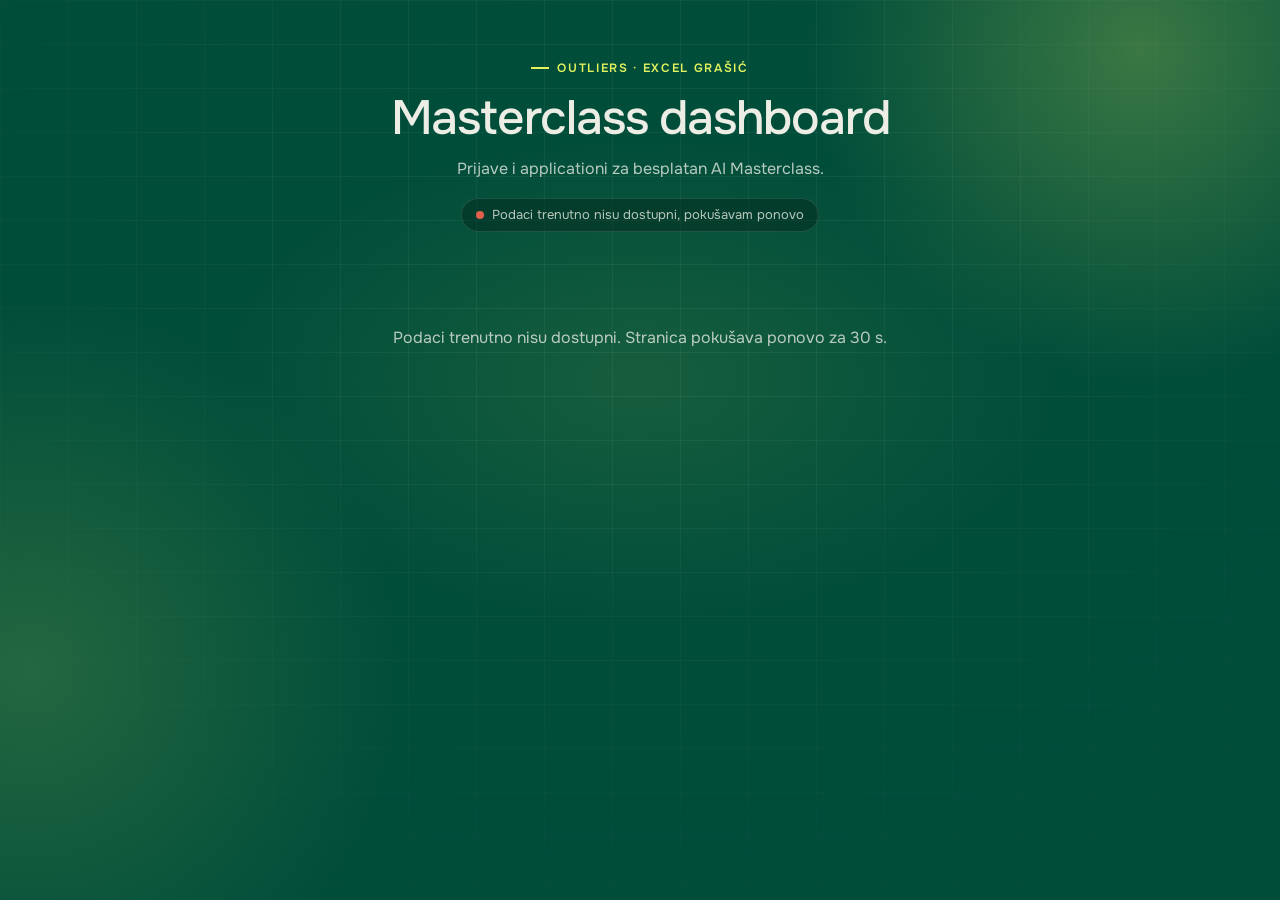
==== dashboard/index.html @ d7d8ba35 "Dashboard: remove utm_campaign card Co-Authored-By: Claude Opus 5.5 <noreply@anthropic.com>" ====
<!doctype html>
<html lang="sr">
<head>
<meta charset="utf-8">
<meta name="viewport" content="width=device-width, initial-scale=1">
<meta name="robots" content="noindex, nofollow">
<title>Masterclass dashboard · Outliers (Excel Grašić)</title>
<link rel="icon" type="image/png" href="https://excel-grasic-referral.vercel.app/dashboard/favicon.png">
<link rel="preconnect" href="https://fonts.googleapis.com"><link rel="preconnect" href="https://fonts.gstatic.com" crossorigin>
<link rel="stylesheet" href="https://fonts.googleapis.com/css2?family=Onest:wght@400;500;600;700;800&display=swap">
<!-- Masterclass dashboard: optini, odakle su dosli, applicationi.
     Podatke daje Apps Script u Google Sheetu "Excel Grašić | Masterclass"
     (kod je u dashboard/apps-script.gs). Stranica dobija SAMO zbirne brojke,
     nikad imena, mejlove ni telefone. Osvezava se sama na 30 sekundi.
     ?osoba=aleksandar (marijana, sanja, janko, vlada) -> red "Ćao, Aleksandre!".
     Bez parametra tog reda nema. -->
<style>
  /* Isti izgled kao referral dashboard (excel-grasic-referral.vercel.app):
     mrezica u pozadini, sjaj, staklene kartice, limeta naslovi */
  :root {
    --bg: #004d3a; --deep: #001812; --border: rgba(236,237,229,.13); --muted: #8eada1;
    --text: #ecede5; --text-dim: rgba(236,237,229,.78); --accent: #e1f25e; --accent-text: #004d3a;
    --leaf: #75a34d;
    --font: 'Onest', system-ui, -apple-system, 'Segoe UI', sans-serif;
  }
  * { box-sizing: border-box; margin: 0; padding: 0; }
  html, body { background: var(--bg); color: var(--text); font-family: var(--font); font-size: 16px; line-height: 1.55;
    -webkit-font-smoothing: antialiased; min-height: 100vh; overflow-x: clip; }
  body { position: relative; }

  /* mrezica + sjaj */
  .fx { position: absolute; inset: 0; pointer-events: none; overflow: hidden; z-index: 0; }
  .fx .grid { position: absolute; left: 0; right: 0; top: 0; height: 1300px;
    background-image: linear-gradient(rgba(236,237,229,.06) 1px, transparent 1px), linear-gradient(90deg, rgba(236,237,229,.06) 1px, transparent 1px);
    background-size: 68px 44px;
    -webkit-mask-image: radial-gradient(ellipse 90% 75% at 50% 18%, #000 20%, transparent 78%);
            mask-image: radial-gradient(ellipse 90% 75% at 50% 18%, #000 20%, transparent 78%); }
  .fx .g { position: absolute; border-radius: 50%; }
  .fx .g1 { width: 760px; height: 760px; right: -240px; top: -330px; background: radial-gradient(circle, rgba(225,242,94,.26), transparent 62%); }
  .fx .g2 { width: 820px; height: 820px; left: -380px; top: 260px; background: radial-gradient(circle, rgba(117,163,77,.30), transparent 64%); }
  .fx .g3 { width: 900px; height: 520px; left: 50%; top: 120px; transform: translateX(-50%); border-radius: 50%;
    background: radial-gradient(ellipse, rgba(225,242,94,.10), transparent 66%); }
  .fx .g4 { width: 700px; height: 700px; right: -260px; top: 1150px; background: radial-gradient(circle, rgba(225,242,94,.12), transparent 62%); }

  main { position: relative; z-index: 1; max-width: 1080px; margin: 0 auto; padding: 52px 16px 80px; }

  .masthead { text-align: center; margin-bottom: 34px; }
  .brand { display: inline-flex; align-items: center; gap: 8px; font-size: 12px; letter-spacing: .14em; text-transform: uppercase;
    color: var(--accent); font-weight: 600; margin-bottom: 16px; }
  .brand::before { content: ""; width: 18px; height: 2px; background: var(--accent); }
  .hello { font-size: clamp(20px, 3vw, 24px); font-weight: 600; color: var(--accent); margin-bottom: 6px; letter-spacing: -.01em; }
  .masthead h1 { font-weight: 500; font-size: clamp(34px, 6vw, 48px); letter-spacing: -.025em; line-height: 1.08; }
  .masthead p { margin-top: 12px; color: var(--text-dim); }
  .live { display: inline-flex; align-items: center; gap: 8px; margin-top: 16px; font-size: 13px; color: var(--text-dim);
    padding: 6px 14px; border: 1px solid var(--border); border-radius: 999px; background: rgba(0,24,18,.35); }
  .live i { width: 8px; height: 8px; border-radius: 50%; background: var(--accent); box-shadow: 0 0 0 0 rgba(225,242,94,.6); animation: puls 2s infinite; }
  .live.greska i { background: #e0604b; animation: none; }
  @keyframes puls { 70% { box-shadow: 0 0 0 8px rgba(225,242,94,0); } 100% { box-shadow: 0 0 0 0 rgba(225,242,94,0); } }

  .card { background: rgba(0,24,18,.42); border: 1px solid var(--border); border-radius: 18px; padding: 26px;
    box-shadow: 0 20px 48px rgba(0,16,12,.26); min-width: 0; -webkit-backdrop-filter: blur(6px); backdrop-filter: blur(6px); }
  .label { font-size: 11px; font-weight: 700; letter-spacing: .14em; text-transform: uppercase; color: var(--accent); margin-bottom: 14px; }
  .caption { margin-top: 10px; color: var(--text-dim); font-size: 14px; }
  .caption b { color: var(--accent); font-weight: 700; }

  /* glavni cilj: 15.000 optina */
  .goal-card { position: relative; overflow: hidden; padding: 30px; border-color: rgba(225,242,94,.28);
    box-shadow: 0 0 0 1px rgba(225,242,94,.06), 0 24px 60px rgba(0,16,12,.32), 0 0 80px rgba(225,242,94,.08); }
  .goal-card::before { content: ""; position: absolute; width: 420px; height: 420px; right: -140px; top: -200px; border-radius: 50%;
    background: radial-gradient(circle, rgba(225,242,94,.16), transparent 64%); pointer-events: none; }
  .goal-top { position: relative; display: flex; justify-content: space-between; align-items: flex-end; gap: 16px; flex-wrap: wrap; }
  .big { font-weight: 600; font-size: clamp(64px, 10vw, 104px); line-height: .9; letter-spacing: -.03em; font-variant-numeric: tabular-nums; }
  .big .of { color: rgba(236,237,229,.28); font-size: .5em; letter-spacing: -.01em; }
  .pct { text-align: right; color: var(--text-dim); font-size: 13px; }
  .pct b { display: block; color: var(--accent); font-size: clamp(32px, 4.4vw, 44px); font-weight: 600; line-height: 1; margin-bottom: 6px;
    font-variant-numeric: tabular-nums; text-shadow: 0 0 24px rgba(225,242,94,.35); }
  .level { display: inline-flex; align-items: center; gap: 8px; margin-top: 4px; font-size: 12px; font-weight: 700; letter-spacing: .1em;
    text-transform: uppercase; color: var(--accent-text); background: var(--accent); padding: 5px 11px; border-radius: 999px;
    box-shadow: 0 0 0 4px rgba(225,242,94,.14); }

  .tl { position: relative; height: 22px; margin: 40px 19px 14px; background: rgba(0,16,12,.6); border: 1px solid rgba(236,237,229,.1); border-radius: 11px; }
  .tl > i { position: absolute; left: 0; top: 0; bottom: 0; width: 0; min-width: 20px; border-radius: 11px;
    background: linear-gradient(90deg, #004d3a 0%, #75a34d 55%, #e1f25e 100%);
    box-shadow: 0 0 18px rgba(225,242,94,.45); transition: width 1.6s cubic-bezier(.25,.46,.45,.94); }
  .tl > i::after { content: ""; position: absolute; right: 2px; top: 50%; width: 14px; height: 14px; margin-top: -7px; border-radius: 50%;
    background: #f2ff8c; box-shadow: 0 0 0 4px rgba(225,242,94,.25), 0 0 22px 6px rgba(225,242,94,.55); animation: tip 2.2s ease-in-out infinite; }
  @keyframes tip { 50% { box-shadow: 0 0 0 7px rgba(225,242,94,.12), 0 0 30px 10px rgba(225,242,94,.4); } }
  .stop { position: absolute; top: 50%; width: 40px; height: 40px; margin: -20px 0 0 -20px; border-radius: 50%;
    display: flex; align-items: center; justify-content: center; font-size: 12px; font-weight: 800; letter-spacing: -.02em;
    background: #00372a; border: 2px solid rgba(236,237,229,.28); color: rgba(236,237,229,.75); box-shadow: 0 6px 16px rgba(0,16,12,.35);
    transition: background .3s, color .3s, box-shadow .3s; }
  .stop.on { background: var(--accent); border-color: var(--accent); color: var(--accent-text); box-shadow: 0 0 0 6px rgba(225,242,94,.18), 0 0 24px rgba(225,242,94,.35); }
  .stop.next { border-color: rgba(225,242,94,.7); color: var(--accent); animation: sledeci 2.4s ease-in-out infinite; }
  @keyframes sledeci { 50% { box-shadow: 0 0 0 7px rgba(225,242,94,.12), 0 6px 16px rgba(0,16,12,.35); } }
  .stop.goal { width: 46px; height: 46px; margin: -23px 0 0 -23px; font-size: 13px; }

  .goal-card .caption { margin-top: 26px; position: relative; }
  .mini { position: relative; display: grid; grid-template-columns: repeat(3, minmax(0, 1fr)); gap: 12px; margin-top: 26px; }
  .mini > div { background: rgba(0,16,12,.45); border: 1px solid rgba(236,237,229,.1); border-radius: 14px; padding: 14px 16px; min-width: 0; }
  .mini span { display: block; font-size: 12px; color: var(--text-dim); }
  .mini b { display: block; font-size: 24px; font-weight: 600; margin-top: 2px; font-variant-numeric: tabular-nums; }
  .mini b.lime { color: var(--accent); }

  .kpis { display: grid; grid-template-columns: repeat(3, minmax(0, 1fr)); gap: 16px; margin-top: 16px; }
  .count { font-weight: 600; font-size: clamp(48px, 6.5vw, 68px); line-height: .95; letter-spacing: -.02em; font-variant-numeric: tabular-nums; }
  .count small { font-size: .45em; font-weight: 600; color: var(--text-dim); margin-left: 2px; }

  .grid2 { display: grid; grid-template-columns: repeat(2, minmax(0, 1fr)); gap: 16px; margin-top: 16px; }
  .wide { margin-top: 16px; }

  /* grafikon po danima */
  .legend { display: flex; gap: 18px; font-size: 13px; color: var(--text-dim); margin: -4px 0 14px; flex-wrap: wrap; }
  .legend span { display: inline-flex; align-items: center; gap: 7px; }
  .legend i { width: 10px; height: 10px; border-radius: 3px; display: inline-block; }
  .chart { position: relative; height: 220px; display: grid; grid-auto-flow: column; grid-auto-columns: 1fr; gap: 4px;
    align-items: end; border-bottom: 1px solid var(--border); padding-top: 8px; }
  .col { position: relative; height: 100%; display: flex; align-items: flex-end; justify-content: center; gap: 2px; min-width: 0; }
  .col b { display: block; width: 46%; max-width: 16px; border-radius: 4px 4px 0 0; min-height: 0; transition: height .6s cubic-bezier(.2,.8,.2,1); }
  .col b.o { background: linear-gradient(180deg, #f2ff8c, #e1f25e 40%, #cde14c); box-shadow: 0 0 14px rgba(225,242,94,.3); }
  .col b.a { background: var(--leaf); }
  .col:hover::after { content: attr(data-tip); position: absolute; bottom: calc(100% + 6px); left: 50%; transform: translateX(-50%);
    background: var(--deep); border: 1px solid var(--border); color: var(--text); font-size: 12px; padding: 6px 9px; border-radius: 8px;
    white-space: pre; z-index: 2; pointer-events: none; }
  .xaxis { display: grid; grid-auto-flow: column; grid-auto-columns: 1fr; gap: 4px; margin-top: 6px; font-size: 11px; color: var(--muted);
    text-align: center; font-variant-numeric: tabular-nums; }

  .xaxis.gusto span:nth-child(even) { visibility: hidden; }
  /* liste sa trakama */
  ul { list-style: none; }
  .rows li { padding: 11px 0; border-bottom: 1px solid rgba(236,237,229,.12); }
  .rows li:last-child { border-bottom: 0; padding-bottom: 0; }
  .rows li:first-child { padding-top: 0; }
  .rowtop { display: flex; justify-content: space-between; gap: 12px; font-size: 15px; }
  .rowtop .n { font-weight: 600; overflow: hidden; text-overflow: ellipsis; white-space: nowrap; min-width: 0; }
  .rowtop .n .r { display: inline-block; width: 22px; color: var(--muted); font-weight: 700; }
  .rows li:first-child .rowtop .n .r { color: var(--accent); }
  .rowtop .v { font-weight: 700; font-variant-numeric: tabular-nums; white-space: nowrap; }
  .rowtop .v em { font-style: normal; color: var(--muted); font-weight: 500; margin-left: 6px; }
  .track { margin-top: 8px; height: 8px; background: rgba(0,16,12,.55); border: 1px solid rgba(236,237,229,.1); border-radius: 999px; overflow: hidden; }
  .track i { display: block; height: 100%; width: 0; border-radius: 999px; background: linear-gradient(90deg, #75a34d, #e1f25e);
    transition: width .8s cubic-bezier(.2,.8,.2,1); }
  .empty { color: var(--text-dim); font-size: 14px; }
  .foot { margin-top: 22px; color: var(--muted); font-size: 13px; text-align: center; }

  .tiho * { transition: none !important; }
  .msg { padding: 60px 0; text-align: center; color: var(--text-dim); }

  .toast { position: fixed; bottom: 24px; left: 50%; transform: translateX(-50%) translateY(20px); z-index: 5;
    background: linear-gradient(145deg, #f2ff8c 0%, #e1f25e 44%, #cde14c 100%); color: var(--accent-text);
    padding: 12px 22px; border-radius: 999px; font-weight: 700; font-size: 15px;
    box-shadow: 0 4px 0 0 #a7bd3d, 0 16px 30px rgba(0,16,12,.4), 0 0 40px rgba(225,242,94,.35);
    opacity: 0; pointer-events: none; transition: opacity .25s, transform .25s; }
  .toast.show { opacity: 1; transform: translateX(-50%) translateY(0); }

  @media (max-width: 820px) {
    .kpis { grid-template-columns: 1fr; }
    .grid2 { grid-template-columns: 1fr; }
    .chart { height: 180px; gap: 2px; }
    .xaxis { gap: 2px; }
    .xaxis.gusto span:nth-child(even) { visibility: visible; }
    .xaxis.gusto span:nth-child(3n+2), .xaxis.gusto span:nth-child(3n) { visibility: hidden; }
  }
  @media (max-width: 560px) {
    .goal-card { padding: 22px; } .card { padding: 22px; }
    .goal-top { flex-direction: column; align-items: flex-start; }
    .pct { text-align: left; }
    .tl { margin: 36px 17px 12px; height: 18px; }
    .stop { width: 34px; height: 34px; margin: -17px 0 0 -17px; font-size: 10.5px; }
    .stop.goal { width: 38px; height: 38px; margin: -19px 0 0 -19px; font-size: 11px; }
    .mini { grid-template-columns: 1fr; gap: 8px; }
    .mini > div { display: flex; justify-content: space-between; align-items: baseline; gap: 12px; }
    .mini b { margin-top: 0; font-size: 20px; }
  }
  @media (prefers-reduced-motion: reduce) {
    .live i, .tl > i::after, .stop.next { animation: none; }
    .col b, .track i, .tl > i { transition: none; }
  }
</style>
</head>
<body>
<div class="fx" aria-hidden="true"><div class="grid"></div><div class="g g1"></div><div class="g g2"></div><div class="g g3"></div><div class="g g4"></div></div>
<main>
  <div class="masthead">
    <div class="brand">Outliers · Excel Grašić</div>
    <p class="hello" id="hello" hidden></p>
    <h1>Masterclass dashboard</h1>
    <p>Prijave i applicationi za besplatan AI Masterclass.</p>
    <div class="live" id="live"><i></i><span id="live-txt">Učitavanje…</span></div>
  </div>

  <div id="app"><div class="msg">Učitavanje podataka…</div></div>
</main>
<div class="toast" id="toast" role="status" aria-live="polite"></div>

<script>
(function(){
  /* Adresa Apps Script web appa (Deploy > Web app URL). */
  var API = "https://script.google.com/macros/s/AKfycbyF89GqaJCQ7LuF4fc5crirNhg8TsVNZ75Vjh9q2aXoyotjqMF7dKcAtJxuvAJIjD1q/exec";
  var OSVEZI_SEKUNDI = 30;

  /* KPI: 15.000 optina. Stanice na traci su usputni ciljevi. */
  var CILJ = 15000;
  var STANICE = [2500, 5000, 7500, 10000, 12500, 15000];

  /* Pozdrav po parametru ?osoba= (vec u vokativu). Bez parametra nema reda. */
  var OSOBE = { aleksandar: 'Aleksandre', marijana: 'Marijana', sanja: 'Sanja', janko: 'Janko', vlada: 'Vlado' };

  var app = document.getElementById('app'), live = document.getElementById('live'), liveTxt = document.getElementById('live-txt');
  var toast = document.getElementById('toast');
  var poslednje = null, podaci = null, prviPut = true;

  (function pozdrav(){
    var p = new URLSearchParams(location.search).get('osoba');
    var k = String(p || '').trim().toLocaleLowerCase('sr-RS');
    var el = document.getElementById('hello');
    if (!k || !OSOBE[k]) { el.remove(); return; }
    el.textContent = 'Ćao, ' + OSOBE[k] + '!';
    el.hidden = false;
  })();

  function esc(s){ return String(s == null ? '' : s).replace(/[&<>"']/g, function(c){ return {'&':'&amp;','<':'&lt;','>':'&gt;','"':'&quot;',"'":'&#39;'}[c]; }); }
  function br(n){ return Number(n || 0).toLocaleString('sr-RS'); }
  function kk(n){ return n >= 1000 ? String(n / 1000).replace('.', ',') + 'k' : String(n); }
  function pl(n, one, few, many){ var m10 = n % 10, m100 = n % 100;
    if (m10 === 1 && m100 !== 11) return one; if (m10 >= 2 && m10 <= 4 && (m100 < 12 || m100 > 14)) return few; return many; }

  /* lepsi nazivi izvora */
  var NAZIVI = { 'direktno': 'Direktno (bez izvora)', 'referral': 'Referral (preporuka)', 'fb': 'Facebook', 'facebook': 'Facebook',
    'ig': 'Instagram', 'instagram': 'Instagram', 'meta': 'Meta oglasi', 'email': 'Mejl', 'ac': 'Mejl (ActiveCampaign)',
    'activecampaign': 'Mejl (ActiveCampaign)', 'google': 'Google', 'linkedin': 'LinkedIn', 'youtube': 'YouTube', 'tiktok': 'TikTok' };
  function naziv(k){ return NAZIVI[String(k).toLowerCase()] || (String(k).charAt(0).toUpperCase() + String(k).slice(1)); }

  function lista(items, ukupno, mapiraj){
    if (!items || !items.length) return '<p class="empty">Još nema podataka.</p>';
    var max = items[0].broj || 1;
    return '<ul class="rows">' + items.map(function(it, i){
      var pct = ukupno ? Math.round(it.broj / ukupno * 100) : 0;
      return '<li><div class="rowtop"><span class="n"><span class="r">' + (i + 1) + '</span>' + esc(mapiraj ? mapiraj(it.naziv) : it.naziv) + '</span>' +
        '<span class="v">' + br(it.broj) + '<em>' + pct + '%</em></span></div>' +
        '<div class="track"><i data-w="' + Math.max(2, Math.round(it.broj / max * 100)) + '"></i></div></li>';
    }).join('') + '</ul>';
  }

  function dan(iso){ var p = iso.split('-'); return +p[2] + '.' + +p[1] + '.'; }

  function grafikon(dani){
    var max = 1;
    dani.forEach(function(d){ max = Math.max(max, d.optini, d.aplikacije); });
    var kol = dani.map(function(d){
      var tip = dan(d.dan) + '\nOptini: ' + d.optini + '\nApplicationi: ' + d.aplikacije;
      return '<div class="col" data-tip="' + esc(tip) + '"><b class="o" data-h="' + (d.optini / max * 100) + '"></b>' +
             '<b class="a" data-h="' + (d.aplikacije / max * 100) + '"></b></div>';
    }).join('');
    var x = dani.map(function(d){ return '<span>' + dan(d.dan) + '</span>'; }).join('');
    return '<div class="chart">' + kol + '</div><div class="xaxis' + (dani.length > 8 ? ' gusto' : '') + '">' + x + '</div>';
  }

  /* Tempo: prosek po danu od prvog dana sa optinima (ranije nule ne kvare prosek) */
  function tempo(dani){
    var i = 0; while (i < dani.length && !dani[i].optini) i++;
    var aktivni = dani.slice(i);
    if (!aktivni.length) return 0;
    var zbir = aktivni.reduce(function(s, d){ return s + d.optini; }, 0);
    return zbir / aktivni.length;
  }
  function rekord(dani){
    var best = null;
    dani.forEach(function(d){ if (d.optini && (!best || d.optini > best.optini)) best = d; });
    return best;
  }

  function ciljKartica(d){
    var n = d.optini, pct = Math.min(100, n / CILJ * 100);
    var dostignuto = STANICE.filter(function(s){ return n >= s; }).length;
    var sledeca = STANICE.filter(function(s){ return n < s; })[0];
    var avg = tempo(d.poDanu);
    var ostalo = Math.max(0, CILJ - n);
    var dana = avg > 0 ? Math.ceil(ostalo / avg) : null;
    var pctTxt = (pct < 10 ? pct.toFixed(1) : Math.round(pct)).toString().replace('.', ',') + '%';
    var stanice = STANICE.map(function(s){
      var cls = 'stop' + (n >= s ? ' on' : '') + (s === sledeca ? ' next' : '') + (s === CILJ ? ' goal' : '');
      return '<span class="' + cls + '" style="left:' + (s / CILJ * 100) + '%" title="' + br(s) + ' optina">' + kk(s) + '</span>';
    }).join('');
    return '<div class="card goal-card">' +
      '<div class="label">Cilj: ' + br(CILJ) + ' optina</div>' +
      '<div class="goal-top">' +
        '<div><div class="big"><span data-n="' + n + '">' + br(n) + '</span><span class="of"> / ' + br(CILJ) + '</span></div>' +
          '<span class="level">Nivo ' + dostignuto + ' od ' + STANICE.length + '</span></div>' +
        '<div class="pct"><b>' + pctTxt + '</b>pređeno do cilja</div>' +
      '</div>' +
      '<div class="tl"><i id="tl-fill" data-w="' + pct + '"></i>' + stanice + '</div>' +
      '<p class="caption">' + (ostalo
        ? 'Još <b>' + br(ostalo) + '</b> do cilja.' + (sledeca && sledeca !== CILJ ? ' Sledeća stanica: <b>' + br(sledeca) + '</b> (još ' + br(sledeca - n) + ').' : '')
        : '<b>Cilj je dostignut!</b>') + '</p>' +
      '<div class="mini">' +
        '<div><span>Danas</span><b class="lime">+' + br(d.danas.optini) + '</b></div>' +
        '<div><span>Prosek po danu</span><b>' + br(Math.round(avg)) + '</b></div>' +
        '<div><span>Ovim tempom cilj za</span><b>' + (ostalo ? (dana ? '~' + br(dana) + ' ' + pl(dana, 'dan', 'dana', 'dana') : '-') : 'gotovo') + '</b></div>' +
      '</div>' +
    '</div>';
  }

  /* Grafikon krece od prvog dana sa podacima (najmanje 7 dana), bez praznih nedelja pre starta */
  function odStarta(dani){
    var i = 0; while (i < dani.length && !dani[i].optini && !dani[i].aplikacije) i++;
    return dani.slice(Math.min(i, Math.max(0, dani.length - 7)));
  }

  function render(d){
    var rek = rekord(d.poDanu), dani = odStarta(d.poDanu);
    app.innerHTML =
      ciljKartica(d) +
      '<div class="kpis">' +
        '<div class="card"><div class="label">Applicationi</div><div class="count"><span data-n="' + d.aplikacije + '">' + br(d.aplikacije) + '</span></div>' +
          '<p class="caption">Danas <b>+' + br(d.danas.aplikacije) + '</b> · juče ' + br(d.juce.aplikacije) + '</p></div>' +
        '<div class="card"><div class="label">Popunilo anketu</div><div class="count">' + String(d.stopaAplikacija).replace('.', ',') + '<small>%</small></div>' +
          '<p class="caption">optina je popunilo application</p></div>' +
        '<div class="card"><div class="label">Rekordan dan</div><div class="count">' + (rek ? br(rek.optini) : '0') + '</div>' +
          '<p class="caption">' + (rek ? 'optina, <b>' + dan(rek.dan) + '</b>' : 'još nema optina') + '</p></div>' +
      '</div>' +
      '<div class="card wide"><div class="label">Po danima</div>' +
        '<div class="legend"><span><i style="background:var(--accent)"></i>Optini</span><span><i style="background:var(--leaf)"></i>Applicationi</span></div>' +
        grafikon(dani) + '</div>' +
      '<div class="grid2">' +
        '<div class="card"><div class="label">Odakle dolaze</div>' + lista(d.izvori, d.optini, naziv) + '</div>' +
        '<div class="card"><div class="label">Tačan izvor (specific source)</div>' + lista(d.specificni, d.optini) + '</div>' +
        '<div class="card"><div class="label">Termin</div>' + lista(d.termini, d.optini) + '</div>' +
        '<div class="card"><div class="label">Država</div>' + lista(d.drzave, d.optini) + '</div>' +
      '</div>' +
      '<p class="foot">Jedna osoba se broji jednom, i kad se prijavi više puta (' + br(d.prijava) + ' prijava ukupno). ' +
        'Test prijave tima se ne broje.</p>';
    requestAnimationFrame(function(){ requestAnimationFrame(function(){
      app.querySelectorAll('[data-w]').forEach(function(el){ el.style.width = el.getAttribute('data-w') + '%'; });
      app.querySelectorAll('[data-h]').forEach(function(el){ el.style.height = el.getAttribute('data-h') + '%'; });
    }); });
    if (prviPut) {
      prviPut = false;
      app.querySelectorAll('[data-n]').forEach(brojanje);
      setTimeout(function(){ app.classList.add('tiho'); }, 2000); /* posle prvog ulaza osvezavanje bez ponovne animacije */
    }
  }

  /* Brojevi se izbroje od nule kad se stranica otvori */
  function brojanje(el){
    var cilj = Number(el.getAttribute('data-n')) || 0;
    if (!cilj || window.matchMedia('(prefers-reduced-motion: reduce)').matches) return;
    var t0 = null, trajanje = 1200;
    function korak(t){
      if (!t0) t0 = t;
      var p = Math.min(1, (t - t0) / trajanje), e = 1 - Math.pow(1 - p, 3);
      el.textContent = br(Math.round(cilj * e));
      if (p < 1) requestAnimationFrame(korak);
    }
    requestAnimationFrame(korak);
  }

  function obavesti(razlika){
    toast.textContent = '+' + br(razlika) + ' ' + pl(razlika, 'novi optin', 'nova optina', 'novih optina');
    toast.classList.add('show');
    clearTimeout(obavesti.t); obavesti.t = setTimeout(function(){ toast.classList.remove('show'); }, 3500);
  }

  function vreme(){
    if (!poslednje) return;
    var s = Math.round((Date.now() - poslednje) / 1000);
    liveTxt.textContent = s < 5 ? 'Uživo · ažurirano upravo sada' : 'Uživo · ažurirano pre ' + (s < 60 ? s + ' s' : Math.round(s / 60) + ' min');
  }

  function ucitaj(){
    if (!API) { app.innerHTML = '<div class="msg">Izvor podataka još nije povezan.</div>'; liveTxt.textContent = 'Nije povezano'; return; }
    fetch(API + (API.indexOf('?') > -1 ? '&' : '?') + 't=' + Date.now())
      .then(function(r){ if (!r.ok) throw new Error(r.status); return r.json(); })
      .then(function(d){
        var razlika = podaci ? d.optini - podaci.optini : 0;
        podaci = d; poslednje = Date.now(); live.classList.remove('greska'); render(d); vreme();
        if (razlika > 0) obavesti(razlika);
      })
      .catch(function(){
        live.classList.add('greska');
        liveTxt.textContent = 'Podaci trenutno nisu dostupni, pokušavam ponovo';
        if (!podaci) app.innerHTML = '<div class="msg">Podaci trenutno nisu dostupni. Stranica pokušava ponovo za ' + OSVEZI_SEKUNDI + ' s.</div>';
      });
  }

  ucitaj();
  setInterval(function(){ if (!document.hidden) ucitaj(); }, OSVEZI_SEKUNDI * 1000);
  document.addEventListener('visibilitychange', function(){ if (!document.hidden) ucitaj(); });
  setInterval(vreme, 5000);
})();
</script>
</body>
</html>
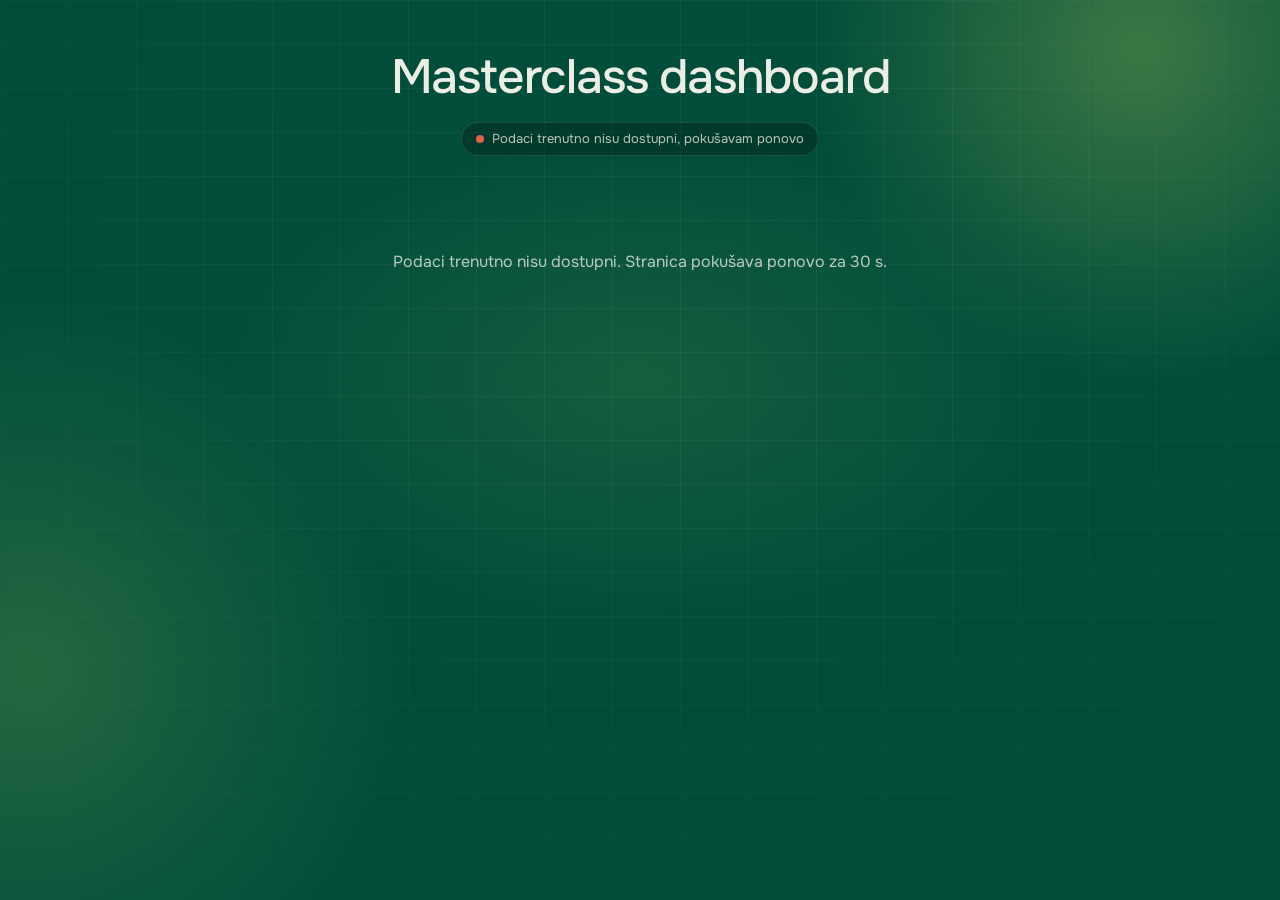
==== commit 97d7ddff: "Dashboard: remove brand line and subtitle Co-Authored-By: Claude Opus 5.5 <noreply@anthropic.com>" ====
--- a/dashboard/index.html
+++ b/dashboard/index.html
@@ -51,7 +51,7 @@
   .hello { font-size: clamp(20px, 3vw, 24px); font-weight: 600; color: var(--accent); margin-bottom: 6px; letter-spacing: -.01em; }
   .masthead h1 { font-weight: 500; font-size: clamp(34px, 6vw, 48px); letter-spacing: -.025em; line-height: 1.08; }
   .masthead p { margin-top: 12px; color: var(--text-dim); }
-  .live { display: inline-flex; align-items: center; gap: 8px; margin-top: 16px; font-size: 13px; color: var(--text-dim);
+  .live { display: inline-flex; align-items: center; gap: 8px; margin-top: 18px; font-size: 13px; color: var(--text-dim);
     padding: 6px 14px; border: 1px solid var(--border); border-radius: 999px; background: rgba(0,24,18,.35); }
   .live i { width: 8px; height: 8px; border-radius: 50%; background: var(--accent); box-shadow: 0 0 0 0 rgba(225,242,94,.6); animation: puls 2s infinite; }
   .live.greska i { background: #e0604b; animation: none; }
@@ -181,10 +181,8 @@
 <div class="fx" aria-hidden="true"><div class="grid"></div><div class="g g1"></div><div class="g g2"></div><div class="g g3"></div><div class="g g4"></div></div>
 <main>
   <div class="masthead">
-    <div class="brand">Outliers · Excel Grašić</div>
     <p class="hello" id="hello" hidden></p>
     <h1>Masterclass dashboard</h1>
-    <p>Prijave i applicationi za besplatan AI Masterclass.</p>
     <div class="live" id="live"><i></i><span id="live-txt">Učitavanje…</span></div>
   </div>
 
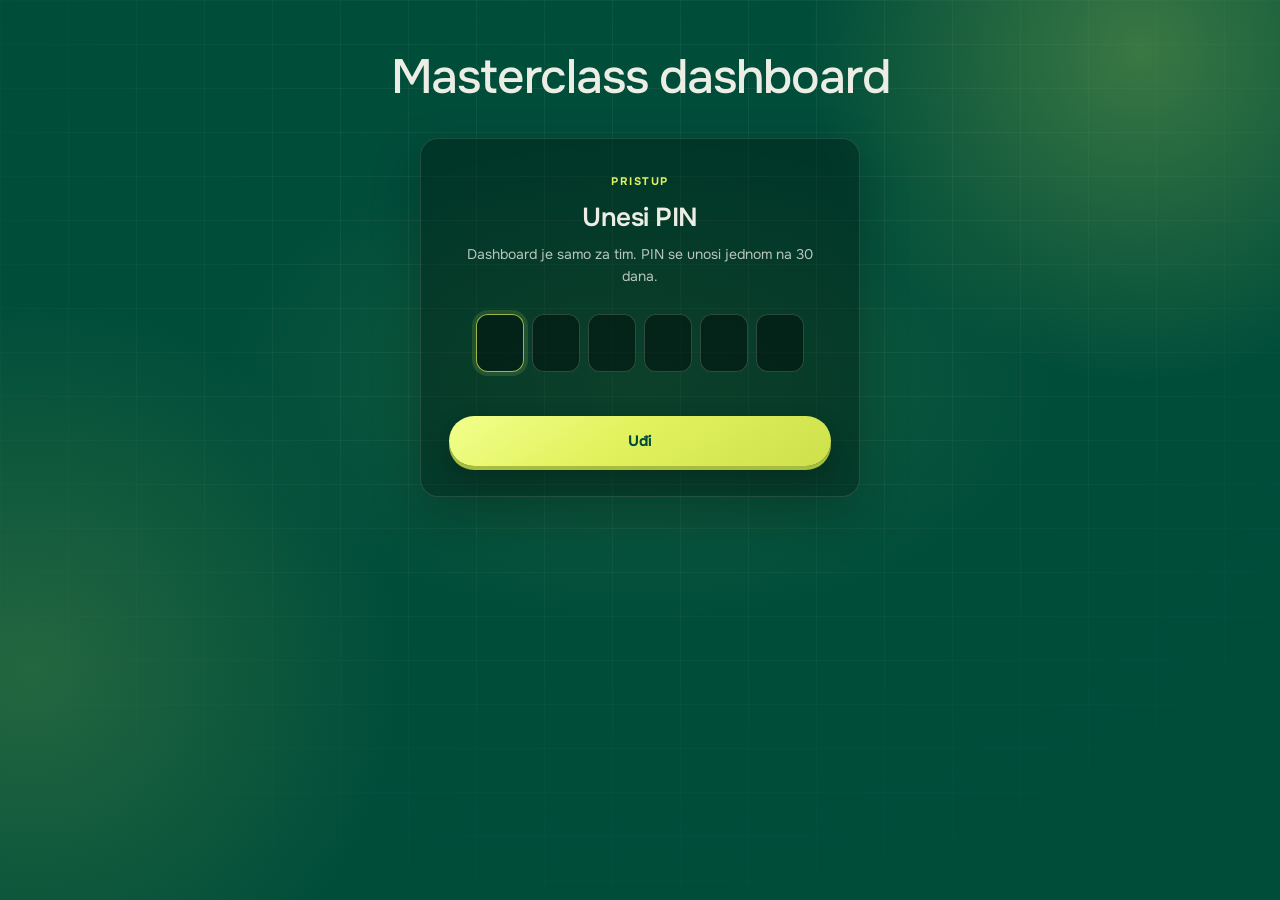
==== commit e0988500: "Dashboard: PIN gate (checked by Apps Script, 30-day signed token), avatar slot for team Co-Authored-" ====
--- a/dashboard/index.html
+++ b/dashboard/index.html
@@ -13,7 +13,10 @@
      (kod je u dashboard/apps-script.gs). Stranica dobija SAMO zbirne brojke,
      nikad imena, mejlove ni telefone. Osvezava se sama na 30 sekundi.
      ?osoba=aleksandar (marijana, sanja, janko, vlada) -> red "Ćao, Aleksandre!".
-     Bez parametra tog reda nema. -->
+     Bez parametra tog reda nema.
+     PIN: stranica trazi PIN, proverava ga Apps Script (PIN NIJE u ovom fajlu,
+     stoji u Script Properties). Tacan PIN daje token koji vazi 30 dana i cuva
+     se u ovom pregledacu, pa se PIN ne kuca ponovo do isteka. -->
 <style>
   /* Isti izgled kao referral dashboard (excel-grasic-referral.vercel.app):
      mrezica u pozadini, sjaj, staklene kartice, limeta naslovi */
@@ -24,6 +27,7 @@
     --font: 'Onest', system-ui, -apple-system, 'Segoe UI', sans-serif;
   }
   * { box-sizing: border-box; margin: 0; padding: 0; }
+  [hidden] { display: none !important; }
   html, body { background: var(--bg); color: var(--text); font-family: var(--font); font-size: 16px; line-height: 1.55;
     -webkit-font-smoothing: antialiased; min-height: 100vh; overflow-x: clip; }
   body { position: relative; }
@@ -49,6 +53,10 @@
     color: var(--accent); font-weight: 600; margin-bottom: 16px; }
   .brand::before { content: ""; width: 18px; height: 2px; background: var(--accent); }
   .hello { font-size: clamp(20px, 3vw, 24px); font-weight: 600; color: var(--accent); margin-bottom: 6px; letter-spacing: -.01em; }
+  .hello-row { display: flex; align-items: center; justify-content: center; gap: 12px; margin-bottom: 6px; }
+  .hello-row .hello { margin-bottom: 0; }
+  .avatar { width: 44px; height: 44px; border-radius: 50%; object-fit: cover; border: 2px solid var(--accent);
+    box-shadow: 0 0 0 4px rgba(225,242,94,.14); }
   .masthead h1 { font-weight: 500; font-size: clamp(34px, 6vw, 48px); letter-spacing: -.025em; line-height: 1.08; }
   .masthead p { margin-top: 12px; color: var(--text-dim); }
   .live { display: inline-flex; align-items: center; gap: 8px; margin-top: 18px; font-size: 13px; color: var(--text-dim);
@@ -58,7 +66,7 @@
   @keyframes puls { 70% { box-shadow: 0 0 0 8px rgba(225,242,94,0); } 100% { box-shadow: 0 0 0 0 rgba(225,242,94,0); } }
 
   .card { background: rgba(0,24,18,.42); border: 1px solid var(--border); border-radius: 18px; padding: 26px;
-    box-shadow: 0 20px 48px rgba(0,16,12,.26); min-width: 0; -webkit-backdrop-filter: blur(6px); backdrop-filter: blur(6px); }
+    box-shadow: 0 20px 48px rgba(0,16,12,.26); min-width: 0; }
   .label { font-size: 11px; font-weight: 700; letter-spacing: .14em; text-transform: uppercase; color: var(--accent); margin-bottom: 14px; }
   .caption { margin-top: 10px; color: var(--text-dim); font-size: 14px; }
   .caption b { color: var(--accent); font-weight: 700; }
@@ -83,23 +91,16 @@
     background: linear-gradient(90deg, #004d3a 0%, #75a34d 55%, #e1f25e 100%);
     box-shadow: 0 0 18px rgba(225,242,94,.45); transition: width 1.6s cubic-bezier(.25,.46,.45,.94); }
   .tl > i::after { content: ""; position: absolute; right: 2px; top: 50%; width: 14px; height: 14px; margin-top: -7px; border-radius: 50%;
-    background: #f2ff8c; box-shadow: 0 0 0 4px rgba(225,242,94,.25), 0 0 22px 6px rgba(225,242,94,.55); animation: tip 2.2s ease-in-out infinite; }
-  @keyframes tip { 50% { box-shadow: 0 0 0 7px rgba(225,242,94,.12), 0 0 30px 10px rgba(225,242,94,.4); } }
+    background: #f2ff8c; box-shadow: 0 0 0 4px rgba(225,242,94,.25), 0 0 22px 6px rgba(225,242,94,.5); }
   .stop { position: absolute; top: 50%; width: 40px; height: 40px; margin: -20px 0 0 -20px; border-radius: 50%;
     display: flex; align-items: center; justify-content: center; font-size: 12px; font-weight: 800; letter-spacing: -.02em;
     background: #00372a; border: 2px solid rgba(236,237,229,.28); color: rgba(236,237,229,.75); box-shadow: 0 6px 16px rgba(0,16,12,.35);
     transition: background .3s, color .3s, box-shadow .3s; }
   .stop.on { background: var(--accent); border-color: var(--accent); color: var(--accent-text); box-shadow: 0 0 0 6px rgba(225,242,94,.18), 0 0 24px rgba(225,242,94,.35); }
-  .stop.next { border-color: rgba(225,242,94,.7); color: var(--accent); animation: sledeci 2.4s ease-in-out infinite; }
-  @keyframes sledeci { 50% { box-shadow: 0 0 0 7px rgba(225,242,94,.12), 0 6px 16px rgba(0,16,12,.35); } }
+  .stop.next { border-color: rgba(225,242,94,.7); color: var(--accent); box-shadow: 0 0 0 5px rgba(225,242,94,.12), 0 6px 16px rgba(0,16,12,.35); }
   .stop.goal { width: 46px; height: 46px; margin: -23px 0 0 -23px; font-size: 13px; }
 
   .goal-card .caption { margin-top: 26px; position: relative; }
-  .mini { position: relative; display: grid; grid-template-columns: repeat(3, minmax(0, 1fr)); gap: 12px; margin-top: 26px; }
-  .mini > div { background: rgba(0,16,12,.45); border: 1px solid rgba(236,237,229,.1); border-radius: 14px; padding: 14px 16px; min-width: 0; }
-  .mini span { display: block; font-size: 12px; color: var(--text-dim); }
-  .mini b { display: block; font-size: 24px; font-weight: 600; margin-top: 2px; font-variant-numeric: tabular-nums; }
-  .mini b.lime { color: var(--accent); }
 
   .kpis { display: grid; grid-template-columns: repeat(3, minmax(0, 1fr)); gap: 16px; margin-top: 16px; }
   .count { font-weight: 600; font-size: clamp(48px, 6.5vw, 68px); line-height: .95; letter-spacing: -.02em; font-variant-numeric: tabular-nums; }
@@ -143,6 +144,30 @@
   .foot { margin-top: 22px; color: var(--muted); font-size: 13px; text-align: center; }
 
   .tiho * { transition: none !important; }
+  /* PIN ekran */
+  .gate { max-width: 440px; margin: 8px auto 0; text-align: center; padding: 34px 28px 30px; }
+  .gate .label { margin-bottom: 8px; }
+  .gate h2 { font-size: 26px; font-weight: 600; letter-spacing: -.02em; }
+  .gate p.sub { margin-top: 6px; color: var(--text-dim); font-size: 14px; }
+  .pin { position: relative; display: flex; justify-content: center; gap: 8px; margin: 26px auto 0; width: max-content; }
+  .pin span { width: 48px; height: 58px; display: flex; align-items: center; justify-content: center;
+    background: rgba(0,16,12,.55); border: 1px solid rgba(236,237,229,.18); border-radius: 12px; transition: border-color .15s, box-shadow .15s; }
+  .pin span.puna::after { content: ""; width: 12px; height: 12px; border-radius: 50%; background: var(--text); }
+  .pin.fokus span.akt { border-color: rgba(225,242,94,.7); box-shadow: 0 0 0 4px rgba(225,242,94,.12); }
+  .pin input { position: absolute; inset: 0; width: 100%; height: 100%; opacity: 0; border: 0; font-size: 16px; color: transparent;
+    background: transparent; caret-color: transparent; cursor: text; }
+  .pin.greska span { border-color: #e0604b; }
+  .pin.trese { animation: trese .35s; }
+  @keyframes trese { 20%, 60% { transform: translateX(-7px); } 40%, 80% { transform: translateX(7px); } }
+  .pin-msg { min-height: 22px; margin-top: 12px; font-size: 14px; color: #f08a77; }
+  .btn { margin-top: 10px; width: 100%; border: 0; cursor: pointer; font: 700 15px var(--font); color: var(--accent-text);
+    background: linear-gradient(145deg, #f2ff8c 0%, #e1f25e 44%, #cde14c 100%); border-radius: 999px; padding: 15px 26px;
+    box-shadow: 0 4px 0 0 #a7bd3d, 0 12px 24px rgba(0,16,12,.3); transition: transform .16s cubic-bezier(.22,1,.36,1), box-shadow .16s ease; }
+  .btn:hover { transform: translateY(2px); box-shadow: 0 2px 0 0 #a7bd3d, 0 8px 16px rgba(0,16,12,.3); }
+  .btn:active { transform: translateY(4px); box-shadow: 0 0 0 0 #a7bd3d, 0 4px 10px rgba(0,16,12,.3); }
+  .btn[disabled] { opacity: .6; cursor: default; }
+  .gate .note { margin-top: 18px; font-size: 13px; color: var(--muted); }
+  @media (max-width: 420px) { .pin { gap: 6px; } .pin span { width: 42px; height: 52px; } .gate { padding: 28px 18px 24px; } }
   .msg { padding: 60px 0; text-align: center; color: var(--text-dim); }
 
   .toast { position: fixed; bottom: 24px; left: 50%; transform: translateX(-50%) translateY(20px); z-index: 5;
@@ -167,12 +192,9 @@
     .tl { margin: 36px 17px 12px; height: 18px; }
     .stop { width: 34px; height: 34px; margin: -17px 0 0 -17px; font-size: 10.5px; }
     .stop.goal { width: 38px; height: 38px; margin: -19px 0 0 -19px; font-size: 11px; }
-    .mini { grid-template-columns: 1fr; gap: 8px; }
-    .mini > div { display: flex; justify-content: space-between; align-items: baseline; gap: 12px; }
-    .mini b { margin-top: 0; font-size: 20px; }
-  }
+        }
   @media (prefers-reduced-motion: reduce) {
-    .live i, .tl > i::after, .stop.next { animation: none; }
+    .live i { animation: none; }
     .col b, .track i, .tl > i { transition: none; }
   }
 </style>
@@ -181,9 +203,9 @@
 <div class="fx" aria-hidden="true"><div class="grid"></div><div class="g g1"></div><div class="g g2"></div><div class="g g3"></div><div class="g g4"></div></div>
 <main>
   <div class="masthead">
-    <p class="hello" id="hello" hidden></p>
+    <div class="hello-row" id="hello-row" hidden><img class="avatar" id="avatar" alt="" hidden><p class="hello" id="hello"></p></div>
     <h1>Masterclass dashboard</h1>
-    <div class="live" id="live"><i></i><span id="live-txt">Učitavanje…</span></div>
+    <div class="live" id="live" hidden><i></i><span id="live-txt">Učitavanje…</span></div>
   </div>
 
   <div id="app"><div class="msg">Učitavanje podataka…</div></div>
@@ -200,8 +222,18 @@
   var CILJ = 15000;
   var STANICE = [2500, 5000, 7500, 10000, 12500, 15000];
 
-  /* Pozdrav po parametru ?osoba= (vec u vokativu). Bez parametra nema reda. */
-  var OSOBE = { aleksandar: 'Aleksandre', marijana: 'Marijana', sanja: 'Sanja', janko: 'Janko', vlada: 'Vlado' };
+  /* Pozdrav po parametru ?osoba= (ime je vec u vokativu). Bez parametra nema reda.
+     slika: putanja do fotke (npr. 'tim/vlada.jpg'); prazno = bez fotke. */
+  var OSOBE = {
+    aleksandar: { ime: 'Aleksandre', slika: '' },
+    marijana:   { ime: 'Marijana',   slika: '' },
+    sanja:      { ime: 'Sanja',      slika: '' },
+    janko:      { ime: 'Janko',      slika: '' },
+    vlada:      { ime: 'Vlado',      slika: '' }
+  };
+
+  /* Token posle tacnog PIN-a; vazi 30 dana (rok je upisan u sam token) */
+  var KLJUC = 'mc-dashboard-token';
 
   var app = document.getElementById('app'), live = document.getElementById('live'), liveTxt = document.getElementById('live-txt');
   var toast = document.getElementById('toast');
@@ -210,11 +242,28 @@
   (function pozdrav(){
     var p = new URLSearchParams(location.search).get('osoba');
     var k = String(p || '').trim().toLocaleLowerCase('sr-RS');
-    var el = document.getElementById('hello');
-    if (!k || !OSOBE[k]) { el.remove(); return; }
-    el.textContent = 'Ćao, ' + OSOBE[k] + '!';
-    el.hidden = false;
+    var red = document.getElementById('hello-row');
+    if (!k || !OSOBE[k]) { red.remove(); return; }
+    document.getElementById('hello').textContent = 'Ćao, ' + OSOBE[k].ime + '!';
+    if (OSOBE[k].slika) {
+      var img = document.getElementById('avatar');
+      img.src = OSOBE[k].slika; img.hidden = false;
+      img.onerror = function(){ img.remove(); };
+    }
+    red.hidden = false;
   })();
+
+  function citajToken(){
+    try {
+      var t = localStorage.getItem(KLJUC) || '';
+      if (t && Number(t.split('.')[0]) > Date.now()) return t;
+      if (t) localStorage.removeItem(KLJUC);
+    } catch (e) {}
+    return '';
+  }
+  function sacuvajToken(t){ try { localStorage.setItem(KLJUC, t); } catch (e) {} }
+  function obrisiToken(){ try { localStorage.removeItem(KLJUC); } catch (e) {} }
+  var token = citajToken();
 
   function esc(s){ return String(s == null ? '' : s).replace(/[&<>"']/g, function(c){ return {'&':'&amp;','<':'&lt;','>':'&gt;','"':'&quot;',"'":'&#39;'}[c]; }); }
   function br(n){ return Number(n || 0).toLocaleString('sr-RS'); }
@@ -253,14 +302,6 @@
     return '<div class="chart">' + kol + '</div><div class="xaxis' + (dani.length > 8 ? ' gusto' : '') + '">' + x + '</div>';
   }
 
-  /* Tempo: prosek po danu od prvog dana sa optinima (ranije nule ne kvare prosek) */
-  function tempo(dani){
-    var i = 0; while (i < dani.length && !dani[i].optini) i++;
-    var aktivni = dani.slice(i);
-    if (!aktivni.length) return 0;
-    var zbir = aktivni.reduce(function(s, d){ return s + d.optini; }, 0);
-    return zbir / aktivni.length;
-  }
   function rekord(dani){
     var best = null;
     dani.forEach(function(d){ if (d.optini && (!best || d.optini > best.optini)) best = d; });
@@ -271,9 +312,7 @@
     var n = d.optini, pct = Math.min(100, n / CILJ * 100);
     var dostignuto = STANICE.filter(function(s){ return n >= s; }).length;
     var sledeca = STANICE.filter(function(s){ return n < s; })[0];
-    var avg = tempo(d.poDanu);
     var ostalo = Math.max(0, CILJ - n);
-    var dana = avg > 0 ? Math.ceil(ostalo / avg) : null;
     var pctTxt = (pct < 10 ? pct.toFixed(1) : Math.round(pct)).toString().replace('.', ',') + '%';
     var stanice = STANICE.map(function(s){
       var cls = 'stop' + (n >= s ? ' on' : '') + (s === sledeca ? ' next' : '') + (s === CILJ ? ' goal' : '');
@@ -290,11 +329,6 @@
       '<p class="caption">' + (ostalo
         ? 'Još <b>' + br(ostalo) + '</b> do cilja.' + (sledeca && sledeca !== CILJ ? ' Sledeća stanica: <b>' + br(sledeca) + '</b> (još ' + br(sledeca - n) + ').' : '')
         : '<b>Cilj je dostignut!</b>') + '</p>' +
-      '<div class="mini">' +
-        '<div><span>Danas</span><b class="lime">+' + br(d.danas.optini) + '</b></div>' +
-        '<div><span>Prosek po danu</span><b>' + br(Math.round(avg)) + '</b></div>' +
-        '<div><span>Ovim tempom cilj za</span><b>' + (ostalo ? (dana ? '~' + br(dana) + ' ' + pl(dana, 'dan', 'dana', 'dana') : '-') : 'gotovo') + '</b></div>' +
-      '</div>' +
     '</div>';
   }
 
@@ -358,20 +392,26 @@
     clearTimeout(obavesti.t); obavesti.t = setTimeout(function(){ toast.classList.remove('show'); }, 3500);
   }
 
+  /* sve osim vremena azuriranja; ako je isto, stranica se ne crta ponovo */
+  function potpis(d){ var c = {}; for (var k in d) if (k !== 'azurirano') c[k] = d[k]; return JSON.stringify(c); }
+
   function vreme(){
     if (!poslednje) return;
     var s = Math.round((Date.now() - poslednje) / 1000);
     liveTxt.textContent = s < 5 ? 'Uživo · ažurirano upravo sada' : 'Uživo · ažurirano pre ' + (s < 60 ? s + ' s' : Math.round(s / 60) + ' min');
   }
 
+  function poziv(param){
+    return fetch(API + '?' + param + '&t=' + Date.now())
+      .then(function(r){ if (!r.ok) throw new Error(r.status); return r.json(); });
+  }
+
   function ucitaj(){
-    if (!API) { app.innerHTML = '<div class="msg">Izvor podataka još nije povezan.</div>'; liveTxt.textContent = 'Nije povezano'; return; }
-    fetch(API + (API.indexOf('?') > -1 ? '&' : '?') + 't=' + Date.now())
-      .then(function(r){ if (!r.ok) throw new Error(r.status); return r.json(); })
+    if (!token) return;
+    poziv('token=' + encodeURIComponent(token))
       .then(function(d){
-        var razlika = podaci ? d.optini - podaci.optini : 0;
-        podaci = d; poslednje = Date.now(); live.classList.remove('greska'); render(d); vreme();
-        if (razlika > 0) obavesti(razlika);
+        if (d.greska) { odjava(); return; }
+        prikazi(d);
       })
       .catch(function(){
         live.classList.add('greska');
@@ -380,7 +420,80 @@
       });
   }
 
-  ucitaj();
+  function prikazi(d){
+    delete d.token;
+    live.hidden = false;
+    var razlika = podaci ? d.optini - podaci.optini : 0;
+    var isto = podaci && potpis(podaci) === potpis(d);
+    podaci = d; poslednje = Date.now(); live.classList.remove('greska');
+    if (!isto) render(d);
+    vreme();
+    if (razlika > 0) obavesti(razlika);
+  }
+
+  /* Token je istekao ili je PIN promenjen: nazad na PIN ekran */
+  function odjava(){
+    obrisiToken(); token = ''; podaci = null; prviPut = true; poslednje = null;
+    app.classList.remove('tiho'); live.hidden = true;
+    pinEkran();
+  }
+
+  function pinEkran(){
+    var polja = '<input id="pin-in" type="password" inputmode="numeric" pattern="[0-9]*" maxlength="6" autocomplete="one-time-code" aria-label="PIN, 6 cifara">';
+    for (var i = 0; i < 6; i++) polja += '<span aria-hidden="true"></span>';
+    app.innerHTML = '<form class="card gate" id="gate" novalidate>' +
+      '<div class="label">Pristup</div><h2>Unesi PIN</h2>' +
+      '<p class="sub">Dashboard je samo za tim. PIN se unosi jednom na 30 dana.</p>' +
+      '<div class="pin" id="pin">' + polja + '</div>' +
+      '<p class="pin-msg" id="pin-msg" role="alert"></p>' +
+      '<button class="btn" id="pin-btn" type="submit">Uđi</button>' +
+    '</form>';
+    var box = document.getElementById('pin'), inp = document.getElementById('pin-in');
+    var kucice = [].slice.call(box.querySelectorAll('span'));
+    var msg = document.getElementById('pin-msg'), btn = document.getElementById('pin-btn');
+    function vrednost(){ return inp.value; }
+    function osvezi(){
+      var n = inp.value.length;
+      kucice.forEach(function(k, i){ k.classList.toggle('puna', i < n); k.classList.toggle('akt', i === Math.min(n, 5)); });
+    }
+    inp.addEventListener('input', function(){
+      var v = inp.value.replace(/\D/g, '').slice(0, 6);
+      if (v !== inp.value) inp.value = v;
+      box.classList.remove('greska'); msg.textContent = '';
+      osvezi();
+      if (v.length === 6) posalji();
+    });
+    inp.addEventListener('focus', function(){ box.classList.add('fokus'); osvezi(); });
+    inp.addEventListener('blur', function(){ box.classList.remove('fokus'); });
+    var salje = false;
+    function posalji(){
+      var pin = vrednost();
+      if (salje) return;
+      if (pin.length < 6) { msg.textContent = 'PIN ima 6 cifara.'; inp.focus(); return; }
+      salje = true; btn.disabled = true; btn.textContent = 'Proveravam…'; msg.textContent = '';
+      poziv('pin=' + encodeURIComponent(pin))
+        .then(function(d){
+          if (d.greska || !d.token) {
+            salje = false; btn.disabled = false; btn.textContent = 'Uđi';
+            msg.textContent = 'Pogrešan PIN. Pokušaj ponovo.';
+            box.classList.add('greska', 'trese');
+            setTimeout(function(){ box.classList.remove('trese'); }, 400);
+            inp.value = ''; osvezi(); inp.focus();
+            return;
+          }
+          token = d.token; sacuvajToken(token);
+          prikazi(d);
+        })
+        .catch(function(){
+          salje = false; btn.disabled = false; btn.textContent = 'Uđi';
+          msg.textContent = 'Provera trenutno ne radi. Pokušaj ponovo za minut.';
+        });
+    }
+    document.getElementById('gate').addEventListener('submit', function(e){ e.preventDefault(); posalji(); });
+    osvezi(); inp.focus();
+  }
+
+  if (token) ucitaj(); else pinEkran();
   setInterval(function(){ if (!document.hidden) ucitaj(); }, OSVEZI_SEKUNDI * 1000);
   document.addEventListener('visibilitychange', function(){ if (!document.hidden) ucitaj(); });
   setInterval(vreme, 5000);
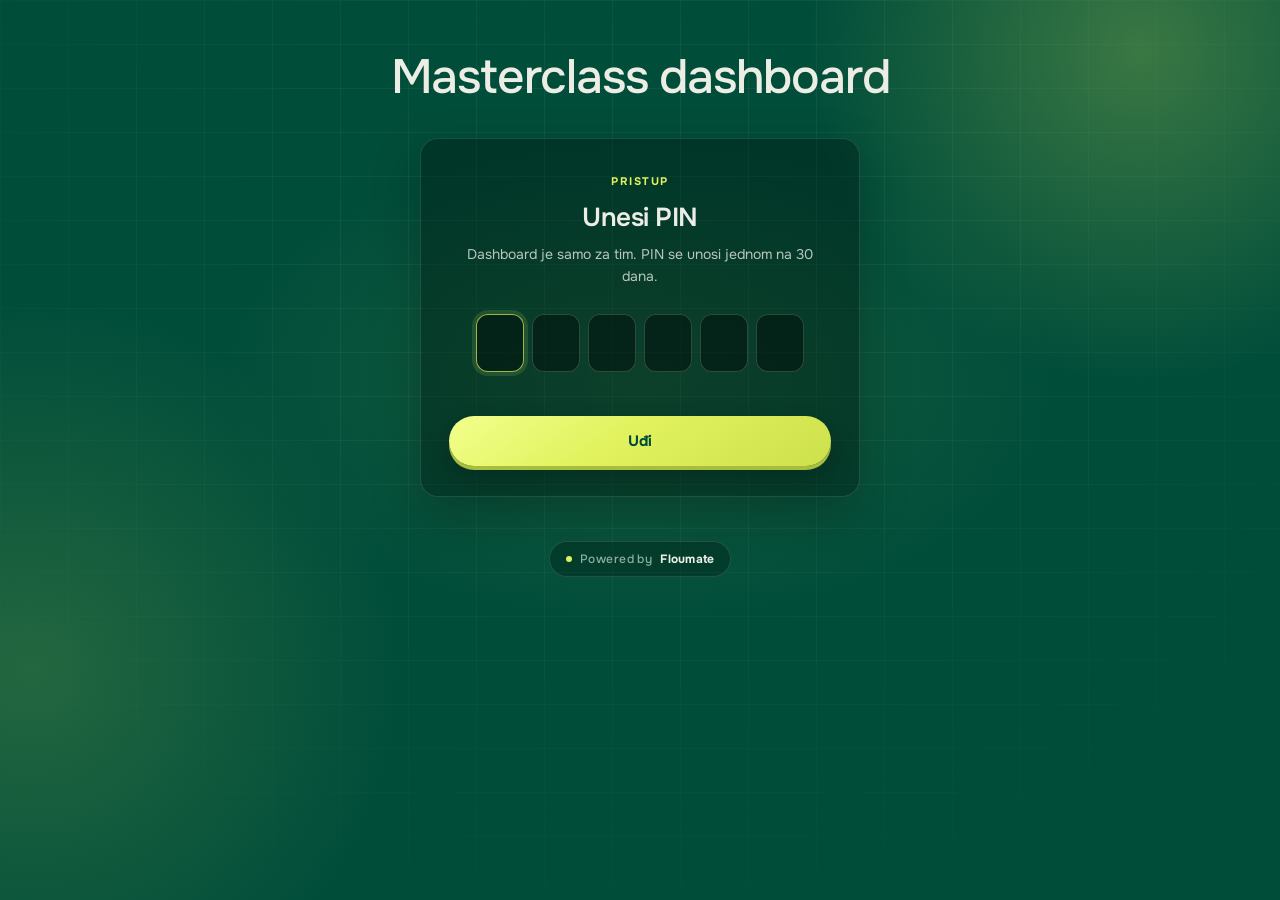
==== commit aa640b55: "Dashboard: Powered by Floumate footer Co-Authored-By: Claude Opus 5.5 <noreply@anthropic.com>" ====
--- a/dashboard/index.html
+++ b/dashboard/index.html
@@ -46,7 +46,7 @@
     background: radial-gradient(ellipse, rgba(225,242,94,.10), transparent 66%); }
   .fx .g4 { width: 700px; height: 700px; right: -260px; top: 1150px; background: radial-gradient(circle, rgba(225,242,94,.12), transparent 62%); }
 
-  main { position: relative; z-index: 1; max-width: 1080px; margin: 0 auto; padding: 52px 16px 80px; }
+  main { position: relative; z-index: 1; max-width: 1080px; margin: 0 auto; padding: 52px 16px 44px; }
 
   .masthead { text-align: center; margin-bottom: 34px; }
   .brand { display: inline-flex; align-items: center; gap: 8px; font-size: 12px; letter-spacing: .14em; text-transform: uppercase;
@@ -141,6 +141,13 @@
   .track i { display: block; height: 100%; width: 0; border-radius: 999px; background: linear-gradient(90deg, #75a34d, #e1f25e);
     transition: width .8s cubic-bezier(.2,.8,.2,1); }
   .empty { color: var(--text-dim); font-size: 14px; }
+  .powered { position: relative; z-index: 1; text-align: center; padding: 0 16px 44px; }
+  .powered a { display: inline-flex; align-items: center; gap: 8px; padding: 8px 16px; border-radius: 999px;
+    border: 1px solid var(--border); background: rgba(0,24,18,.35); color: var(--muted); font-size: 12px; font-weight: 500;
+    letter-spacing: .04em; text-decoration: none; transition: color .2s, border-color .2s; }
+  .powered a b { color: var(--text); font-weight: 700; letter-spacing: .02em; }
+  .powered a i { width: 6px; height: 6px; border-radius: 50%; background: var(--accent); }
+  .powered a:hover { color: var(--text); border-color: rgba(225,242,94,.4); }
   .foot { margin-top: 22px; color: var(--muted); font-size: 13px; text-align: center; }
 
   .tiho * { transition: none !important; }
@@ -210,6 +217,7 @@
 
   <div id="app"><div class="msg">Učitavanje podataka…</div></div>
 </main>
+<footer class="powered"><a href="https://www.floumate.com" target="_blank" rel="noopener"><i></i>Powered by <b>Floumate</b></a></footer>
 <div class="toast" id="toast" role="status" aria-live="polite"></div>
 
 <script>
@@ -223,7 +231,8 @@
   var STANICE = [2500, 5000, 7500, 10000, 12500, 15000];
 
   /* Pozdrav po parametru ?osoba= (ime je vec u vokativu). Bez parametra nema reda.
-     slika: putanja do fotke (npr. 'tim/vlada.jpg'); prazno = bez fotke. */
+     slika: PUN link do fotke (stranica se hostuje i na GHL-u, pa relativna putanja ne radi),
+     npr. 'https://floumate-dev.github.io/excel-grasic/dashboard/tim/vlada.jpg'; prazno = bez fotke. */
   var OSOBE = {
     aleksandar: { ime: 'Aleksandre', slika: '' },
     marijana:   { ime: 'Marijana',   slika: '' },
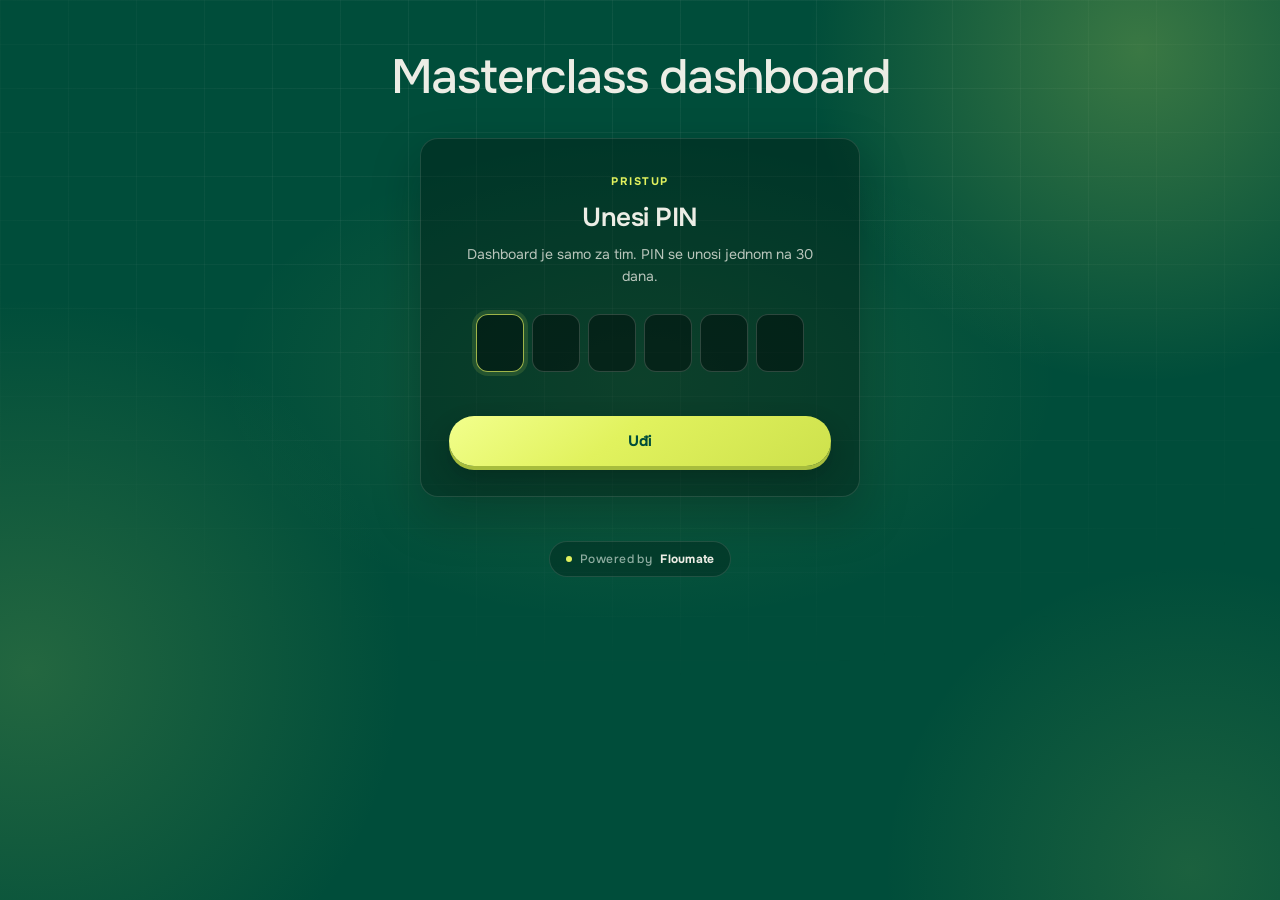
==== commit f0bc1977: "Dashboard: fixed full-viewport background (no edges when embedded in GHL) Co-Authored-By: Claude Opu" ====
--- a/dashboard/index.html
+++ b/dashboard/index.html
@@ -33,8 +33,9 @@
   body { position: relative; }
 
   /* mrezica + sjaj */
-  .fx { position: absolute; inset: 0; pointer-events: none; overflow: hidden; z-index: 0; }
-  .fx .grid { position: absolute; left: 0; right: 0; top: 0; height: 1300px;
+  /* fixed: pozadina pokriva ceo ekran i kad je stranica u GHL kontejneru (bez ivica) */
+  .fx { position: fixed; top: 0; left: 0; width: 100vw; height: 100vh; pointer-events: none; overflow: hidden; z-index: 0; background: var(--bg); }
+  .fx .grid { position: absolute; left: 0; right: 0; top: 0; height: 100%;
     background-image: linear-gradient(rgba(236,237,229,.06) 1px, transparent 1px), linear-gradient(90deg, rgba(236,237,229,.06) 1px, transparent 1px);
     background-size: 68px 44px;
     -webkit-mask-image: radial-gradient(ellipse 90% 75% at 50% 18%, #000 20%, transparent 78%);
@@ -44,7 +45,7 @@
   .fx .g2 { width: 820px; height: 820px; left: -380px; top: 260px; background: radial-gradient(circle, rgba(117,163,77,.30), transparent 64%); }
   .fx .g3 { width: 900px; height: 520px; left: 50%; top: 120px; transform: translateX(-50%); border-radius: 50%;
     background: radial-gradient(ellipse, rgba(225,242,94,.10), transparent 66%); }
-  .fx .g4 { width: 700px; height: 700px; right: -260px; top: 1150px; background: radial-gradient(circle, rgba(225,242,94,.12), transparent 62%); }
+  .fx .g4 { width: 700px; height: 700px; right: -260px; bottom: -320px; background: radial-gradient(circle, rgba(225,242,94,.12), transparent 62%); }
 
   main { position: relative; z-index: 1; max-width: 1080px; margin: 0 auto; padding: 52px 16px 44px; }
 
